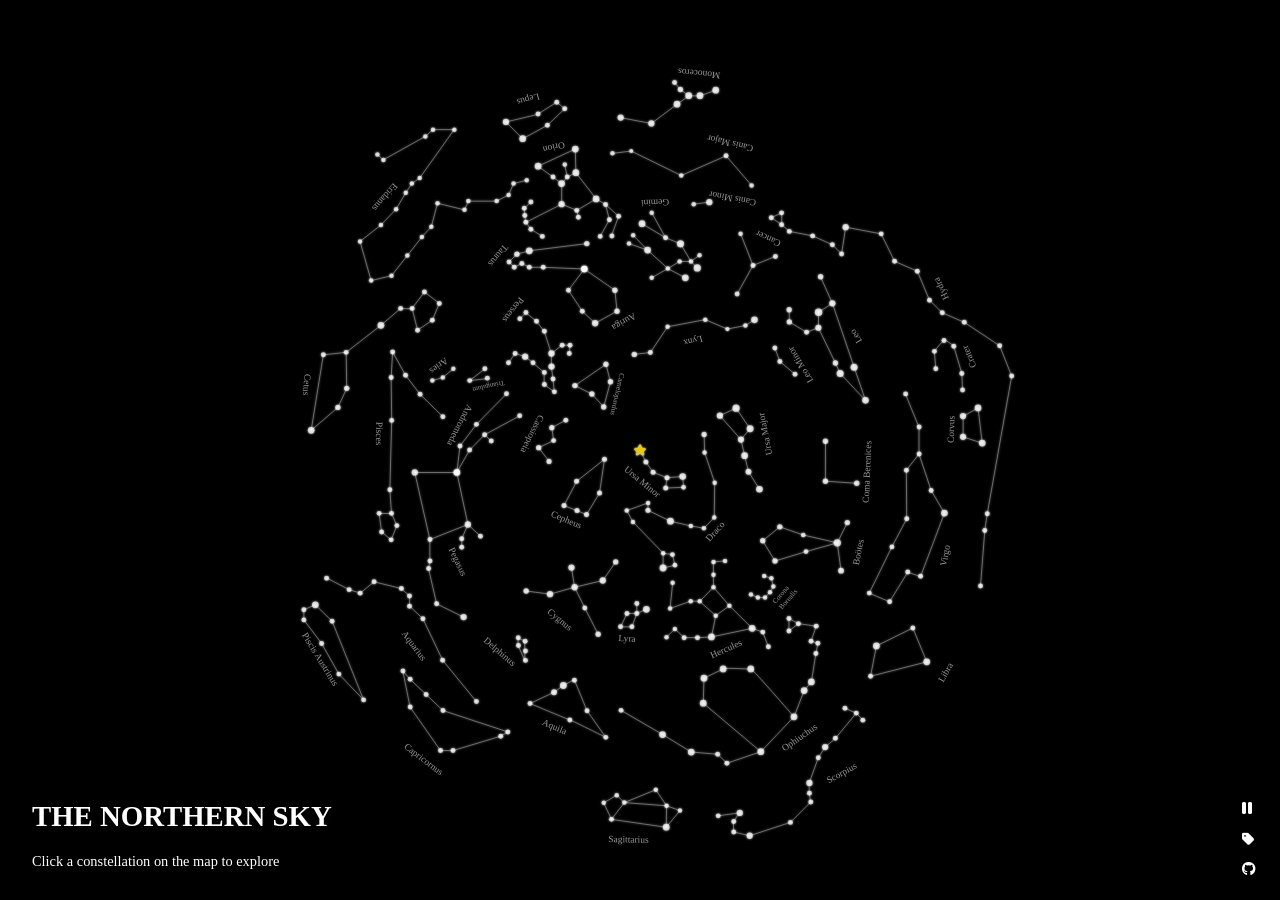
==== starmap.html @ e788012c "Northern Hemisphere" ====
<!DOCTYPE html>
<html>
    <head>
        <title>CONSTELLATIONS OF THE NORTHERN NIGHT SKY</title>
    
    <link rel="stylesheet" href="https://cdnjs.cloudflare.com/ajax/libs/font-awesome/6.5.1/css/all.min.css"> 
    <style>
    body {
      background: transparent;
      display: flex;
      flex-direction: row;
      justify-content: center;
      align-items: center;
      min-height: 100vh;
      margin: 0;
    }

    #map-container {
      position: fixed;
      top: 0; 
      left: 0;
      width: 100%;
      height: 100%;
      z-index: 2;
    }

    circle {
      fill: white;
      filter: drop-shadow(0 0 2px white);
    }

    polyline, path, line, polygon {
      stroke: white;
      filter:drop-shadow(0 0 2px white);
    }

    #polaris {
      fill: rgb(236, 200, 0);
      filter: drop-shadow(0 0 2px white);
    }

    #constellations > g {
      cursor: pointer;
      pointer-events: visible;
    }
    
    /*normal state*/
    #constellations > g circle{
      fill-opacity: 0.7;
      transition: fill-opacity 0.3s;
    }

    #constellations > g polyline, 
    #constellations > g path,
    #constellations > g line,
    #constellations > g polygon{
      stroke-opacity: 0.4;
      transition: stroke-opacity 0.3s, stroke 0.3s;
    }


    /*onhover*/
    #constellations > g:hover circle{
      fill: gold;
    }

    #constellations > g:hover polyline, 
    #constellations > g:hover path,
    #constellations > g:hover line,
    #constellations > g:hover polygon{
      stroke: gold;
    }

  /*when selected*/
    #constellations > g.active circle{
      fill: gold !important;
      fill-opacity: 1;
    }

    #constellations > g.active polyline, 
    #constellations > g.active path,
    #constellations > g.active line,
    #constellations > g.active polygon{
      stroke: gold !important;
      stroke-opacity: 1;
    }

    text {
      fill: rgba(255, 255, 255, 0.6);
    }

    #spin-wrapper {
      width: 100%;
      height: 100%;
      transform-origin: 50% 50%;
      animation: spin 420s linear infinite;
    }

    #spin-wrapper svg {
      width: 100%;
      height: 100%;
      transform-origin: 50% 50%;
      transition: transform 0.6s ease;
    }

    @keyframes spin {
    from { transform: rotate(0deg); }
    to   { transform: rotate(-360deg); }
    }

    #main {
      transition: margin-left .5s;
      padding: 16px;
      z-index: 1;
    }
    
    
    #description {
      position: fixed;
      width: 600px;
      bottom: 0; 
      left: 0; 
      right: 0;
      z-index: 10;
      padding: 1rem 2rem;
      pointer-events: none;
      color: white;

    }

    #title-name {
      font-family: 'Operetta 18 Medium', serif;
      font-size: 1.8rem;
      font-weight: bold;
      text-transform: uppercase;
      text-shadow: 0 2px 20px rgb(9, 9, 9);
    }
    
    #info{
      font-family: 'Bookman Old Style', serif;
      font-size: 0.9rem;
      width: 600px;
      background-color: rgba(0, 0, 0, 0.2);
    }

    #background{
      position: fixed;
      top: 0;
      left: 0;
      z-index: -1;
    }

    #settings{
      position: fixed;
      display: flex;
      flex-direction: column;
      bottom: 0; 
      right: 0;
      padding: 1rem 1rem;
      z-index: 11;
    }

    #play-button{
      border: none;
      color: white;
      padding: 0.5rem 0.5rem;
      font-size: 16px;
      cursor: pointer;
    }

    #label-button {
      border: none;
      color: white;
      padding: 0.5rem 0.5rem;
      font-size: 14px;
      cursor: pointer;
    }

    /* when labels are hidden */
    .hide-labels text {
      display: none;
    }

    #github-button{
      border: none;
      color: white;
      padding: 0.5rem 0.5rem;
      font-size: 14px;
      cursor: pointer;
    }

    </style>
    </head>

    <body>
      
      <canvas id="background"></canvas>

      <div id="main">
        <div id="map-container">
          <div id="spin-wrapper"></div>
        </div>
      </div>
      
      <div id="description">
          <h1 id="title-name">THE NORTHERN SKY</h1>
          <p id="info">Click a constellation on the map to explore</p>
      </div>

      <div id="settings">
          <i id="play-button" class="fa-solid fa-pause"></i>
          <i id="label-button" class="fa-solid fa-tag"></i>
          <i id="github-button" class="fa-brands fa-github"></i>
      </div>
        
        <script>
          async function loadMap() {
            let response = await fetch('northStarMap_labeled.svg');
            let svgCode = await response.text();
            document.getElementById('spin-wrapper').innerHTML = svgCode;
            
            const svg = document.querySelector('svg');
            let selected; //chosen clicked constellation
            svg.addEventListener("click", nameConstellation);
            

            function nameConstellation(e) {
              const constellation = e.target.closest('#constellations > g'); //grab the id of the direct child of the constellations
              if (constellation) {
                selected = constellation;
                name = constellation.id
                document.getElementById("title-name").innerHTML = selected.id;
                loadWiki(name);
              } else {
                selected = null;
                document.getElementById("title-name").innerHTML = 'THE NORTHERN SKY';
                document.getElementById("info").innerHTML = 'Click a constellation on the map to explore';
              }
            }
            
            function trackConstellation(){
              //console.clear();
              if(selected){
                const box = selected.getBBox();
                const pad = 100;
                svg.setAttribute('viewBox', `${box.x-pad} ${box.y-pad} ${box.width + pad*2} ${box.height+ pad*2}`);
              } else{
                svg.setAttribute('viewBox', '0 0 2000 2000') //zoom back out
              }

              requestAnimationFrame(trackConstellation);
            }

            //unhighlight everything then highlight selected constellation in gold
            document.querySelectorAll('#constellations > g').forEach(function(g){
              g.addEventListener('click', function(){
                document.querySelectorAll('#constellations > g').forEach(el => el.classList.remove('active'));
                this.classList.add('active');
              })
            })

            //use opensearch api to scrape and return wikipedia data
            async function loadWiki(name) {
                const search = name.replace(/_/g, ' ') + ' constellation';
                
                const searchRes = await fetch(`https://en.wikipedia.org/w/api.php?action=opensearch&search=${encodeURIComponent(search)}&limit=1&format=json&origin=*`);
                const searchData = await searchRes.json();
                const title = searchData[1][0];

                if (title) {
                    const res = await fetch(`https://en.wikipedia.org/api/rest_v1/page/summary/${encodeURIComponent(title)}`);
                    const data = await res.json();
                    document.getElementById("info").innerText = data.extract || 'No info found';
                } else {
                    document.getElementById("info").innerText = 'No info found';
                }
            }

            const canvas = document.getElementById('background');
            canvas.width = window.innerWidth;
            canvas.height = window.innerHeight;
            const ctx = canvas.getContext('2d');  //sets to draw on canva 2d
            ctx.fillStyle = 'black';       //BACKGROUND COLOR
            ctx.fillRect(0, 0, canvas.width, canvas.height);



            fetch('hyg_v42.csv')
            .then(r => r.text())
            .then(csv => {
              const rows = csv.split('\n').map(row => row.split(','));   //split into rows and columns

              const rightAscension = 7; // x coord
              const declination = 8; //y-coord
              const mag = 13; //brightness
              const ci = 16; // color
              
              const xCoords = rows.slice(1).map(row => (Number(row[rightAscension]) / 24) * canvas.width);
              const yCoords = rows.slice(1).map(row => canvas.height - ((Number(row[declination]) + 90) / 180) * canvas.height);
              const radius = rows.slice(1).map(row => Math.max(0.4, (5.5 - Number(row[mag])) * 0.35));
              const starColor = rows.slice(1).map(row =>(Number(row[ci])));


              for(let i = 0; i < xCoords.length; i++) {
                if(isNaN(xCoords[i]) || isNaN(yCoords[i]) || isNaN(radius[i])) continue; //filter out null cells
                if(radius[i] <= 0) continue; //filter out no radius

                const magValue = Number(rows[i + 1][mag]); //gets the magnitude/brightness
                if (magValue > 5.5 || magValue < -5) continue; // set brightness threshold, too many stars

                if (isNaN(starColor[i])) {
                  ctx.fillStyle = 'rgb(220, 235, 255)';  //bluish white NaN defaule
                } else if (starColor[i] < 0.0) {
                  ctx.fillStyle = 'rgb(180, 210, 255)';  //blue
                } else if (starColor[i] < 0.3) {
                  ctx.fillStyle = 'rgb(220, 235, 255)';  //bluish white
                } else if (starColor[i] < 0.6) {
                  ctx.fillStyle = 'rgb(255, 255, 255)';   //white
                } else if (starColor[i] < 1.0) {
                  ctx.fillStyle = 'rgb(255, 245, 180)';  // ivory (yellowish white)
                } else if (starColor[i] < 1.4) {
                  ctx.fillStyle = 'rgb(255, 200, 100)';  //orange
                } else {
                  ctx.fillStyle = 'rgb(255, 150, 80)';  //reddish
                }

       
                ctx.beginPath();
                ctx.arc(xCoords[i], yCoords[i], radius[i], 0, Math.PI * 2); //draw the stars
                ctx.fill();
              }

            });

            //SETTINGS
            const playback = document.getElementById('play-button');
            const spinWrapper = document.getElementById('spin-wrapper');
            const labelButton = document.getElementById('label-button');
            const labelsGroup = document.getElementById('Labels');

            let mapRotating = true;
            let labelsVisible = true;

            playback.addEventListener('click', () => {
              if (mapRotating) {
                spinWrapper.style.animationPlayState = 'paused';   //map rotates begin with ,when clicked gets paused
                playback.classList.remove('fa-pause');  //change icon to play
                playback.classList.add('fa-play');
                mapRotating = false               //the map is now not rotating
              } else {           
                spinWrapper.style.animationPlayState = 'running';  //maps is paused
                playback.classList.remove('fa-play')
                playback.classList.add('fa-pause');  // change icon to pause
                mapRotating = true
              }
            });

            labelButton.addEventListener('click', () => {
              if (labelsVisible) {
                labelsGroup.style.display = 'none';
                labelButton.style.opacity = '0.3';
                labelsVisible = false;
              } else {
                labelsGroup.style.display = '';
                labelButton.style.opacity = '1';
                labelsVisible = true;
              }
            });


            trackConstellation();
            
          }
          
          loadMap();
          
          </script>
    </body>
</html>
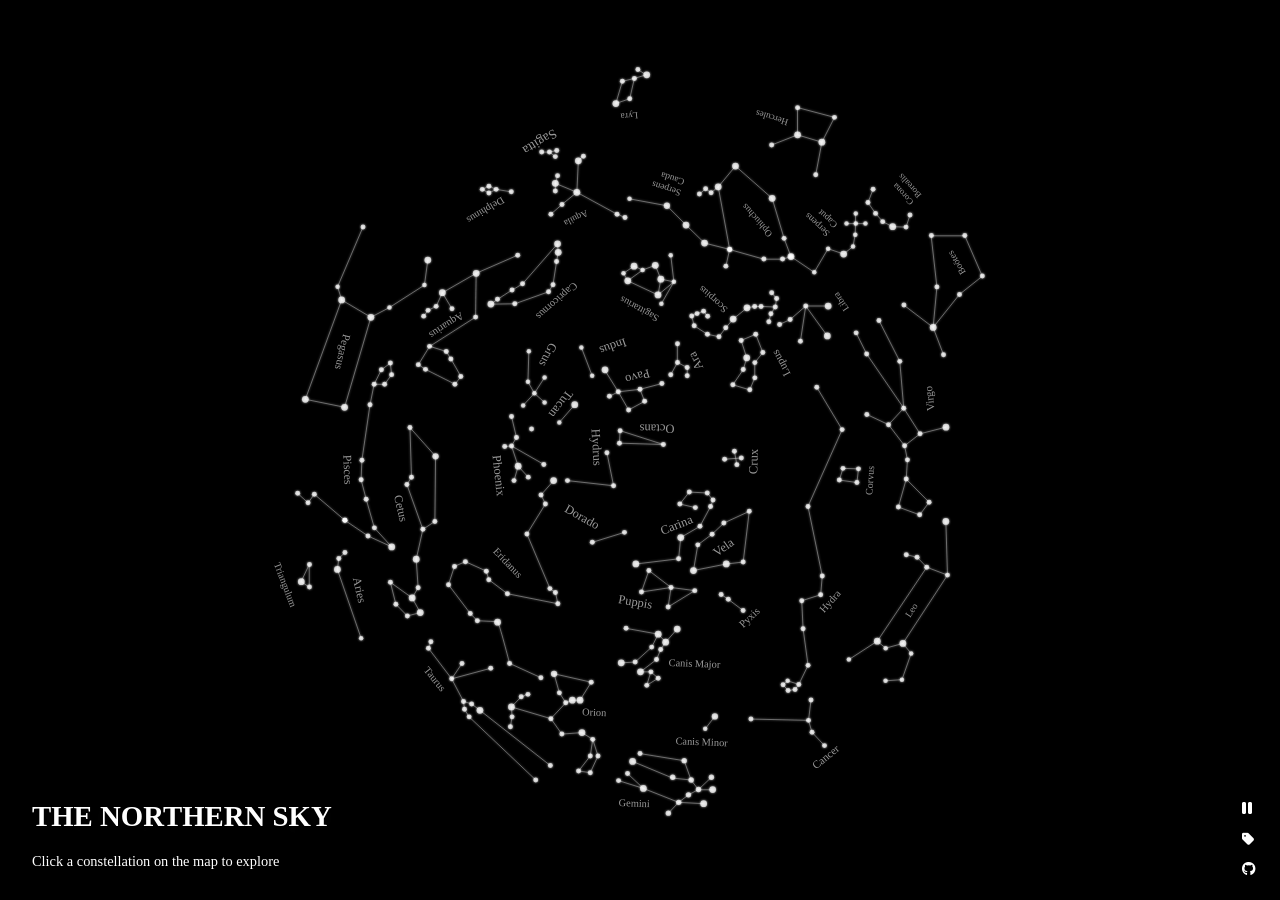
==== commit 1d60e44c: "Southern Hemisphere" ====
--- a/starmap.html
+++ b/starmap.html
@@ -22,6 +22,7 @@
       width: 100%;
       height: 100%;
       z-index: 2;
+      overflow: visible;
     }
 
     circle {
@@ -94,6 +95,7 @@
       height: 100%;
       transform-origin: 50% 50%;
       animation: spin 420s linear infinite;
+      overflow: visible;
     }
 
     #spin-wrapper svg {
@@ -101,6 +103,7 @@
       height: 100%;
       transform-origin: 50% 50%;
       transition: transform 0.6s ease;
+      overflow: visible;
     }
 
     @keyframes spin {
@@ -210,12 +213,12 @@
       <div id="settings">
           <i id="play-button" class="fa-solid fa-pause"></i>
           <i id="label-button" class="fa-solid fa-tag"></i>
-          <i id="github-button" class="fa-brands fa-github"></i>
-      </div>
+          <i id="github-button" class="fa-brands fa-github" onclick="window.open('https://www.youtube.com/watch?v=dQw4w9WgXcQ', '_blank')"></i>
+      </div>https
         
         <script>
           async function loadMap() {
-            let response = await fetch('northStarMap_labeled.svg');
+            let response = await fetch('southStarMap.svg');
             let svgCode = await response.text();
             document.getElementById('spin-wrapper').innerHTML = svgCode;
             
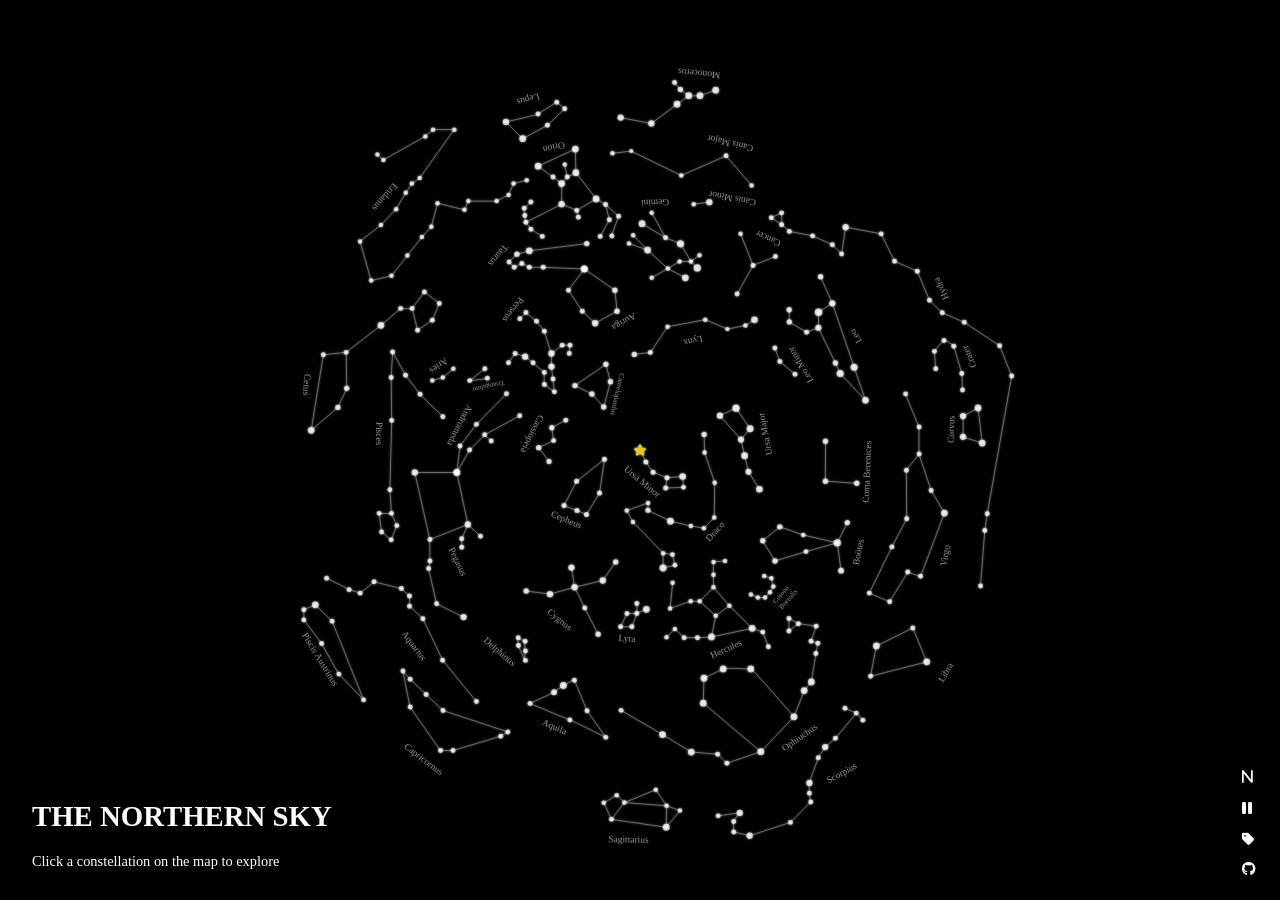
==== commit 398dfa32: "map transition" ====
--- a/starmap.html
+++ b/starmap.html
@@ -1,7 +1,8 @@
 <!DOCTYPE html>
 <html>
     <head>
-        <title>CONSTELLATIONS OF THE NORTHERN NIGHT SKY</title>
+    <title>CONSTELLATIONS OF THE NORTHERN NIGHT SKY</title>
+    <meta name="viewport" content="width=device-width, initial-scale=1.0">
     
     <link rel="stylesheet" href="https://cdnjs.cloudflare.com/ajax/libs/font-awesome/6.5.1/css/all.min.css"> 
     <style>
@@ -163,6 +164,14 @@
       z-index: 11;
     }
 
+    #map-button {
+      border: none;
+      color: white;
+      padding: 0.5rem 0.5rem;
+      font-size: 14px;
+      cursor: pointer;
+    }
+
     #play-button{
       border: none;
       color: white;
@@ -178,6 +187,7 @@
       font-size: 14px;
       cursor: pointer;
     }
+
 
     /* when labels are hidden */
     .hide-labels text {
@@ -211,22 +221,110 @@
       </div>
 
       <div id="settings">
-          <i id="play-button" class="fa-solid fa-pause"></i>
-          <i id="label-button" class="fa-solid fa-tag"></i>
-          <i id="github-button" class="fa-brands fa-github" onclick="window.open('https://www.youtube.com/watch?v=dQw4w9WgXcQ', '_blank')"></i>
-      </div>https
+          <i id=map-button class="fa-solid fa-n" title="Switch Maps"></i>
+          <i id="play-button" class="fa-solid fa-pause" title="Playback"></i>
+          <i id="label-button" class="fa-solid fa-tag" title="Toggle Labels"></i>
+          <i id="github-button" class="fa-brands fa-github" title="Github" onclick="window.open('https://www.youtube.com/watch?v=dQw4w9WgXcQ', '_blank')"></i>
+      </div>
         
         <script>
           async function loadMap() {
-            let response = await fetch('southStarMap.svg');
-            let svgCode = await response.text();
-            document.getElementById('spin-wrapper').innerHTML = svgCode;
+           
+            let maps = {
+              north: 'northStarMap.svg',
+              south: 'southStarMap.svg'
+            };
+
+            let currentMap = maps.north;
+            let northMap = true;   //default on Northern Sky
+
+            async function renderMap(file) {
+              let response = await fetch(currentMap);
+              let svgCode = await response.text();
+              document.getElementById('spin-wrapper').innerHTML = svgCode;
+
+              loadSVG(); // rebind the interactionss
+            }
+
+            function loadSVG() {
+              const svg = document.querySelector('#spin-wrapper svg');
+              if(!svg) return;
+
+              svg.addEventListener("click", nameConstellation);
+
+              //unhighlight everything then highlight selected constellation in gold
+              document.querySelectorAll('#constellations > g').forEach(function(g){
+                g.addEventListener('click', function(){
+                  document.querySelectorAll('#constellations > g').forEach(el => el.classList.remove('active'));
+                  this.classList.add('active');
+                })
+              })
+            }
+
+            //first load
+            await renderMap(currentMap);
+
+            const mapToggle = document.getElementById('map-button')
+
+            mapToggle.addEventListener("click", async function(){
+              selected = null;
+              document.getElementById("info").innerHTML = 'Click a constellation on the map to explore';
+
+
+              if(northMap) {
+                //switch northStarMap to southStarMap.svg
+                currentMap = maps.south
+                northMap = false;
+                //title to Southern Sky
+                document.getElementById("title-name").innerHTML = 'THE SOUTHERN SKY';
+
+                mapToggle.classList.remove('fa-n')
+                mapToggle.classList.add('fa-s')
+
+              } else {
+                currentMap = maps.north
+                northMap = true;
+                //title to Northern Sky
+                document.getElementById("title-name").innerHTML = 'THE NORTHERN SKY';
+                
+                mapToggle.classList.remove('fa-s')
+                mapToggle.classList.add('fa-n')
+
+              }
+              //reload on toggle
+              fadeTransition();
+
+            })
+
+            //fade between sky load
+            function fadeTransition(){
+              const targets = [...document.querySelectorAll('#constellations > g'), document.getElementById('Labels')].filter(Boolean);
+              targets.forEach(g => {
+                g.style.transition = `opacity ${0.3 + Math.random() * 0.5}s`;
+                g.style.transitionDelay = `${Math.random() * 0.8}s`;
+                g.style.opacity = '0';
+              });
+
+              setTimeout(async () => {
+                await renderMap(currentMap);
+                const newTargets = [...document.querySelectorAll('#constellations > g'), document.getElementById('Labels')].filter(Boolean);
+                newTargets.forEach(g => {
+                  g.style.transition = 'none';
+                  g.style.opacity = '0';
+                });
+                requestAnimationFrame(() => {
+                  newTargets.forEach(g => {
+                    g.style.transition = `opacity ${0.3 + Math.random() * 0.5}s`;
+                    g.style.transitionDelay = `${Math.random() * 0.8}s`;
+                    g.style.opacity = '1';
+                  });
+                });
+              }, 1200);
+            }
+          
+
+            let selected; //chosen clicked constellation
             
-            const svg = document.querySelector('svg');
-            let selected; //chosen clicked constellation
-            svg.addEventListener("click", nameConstellation);
-            
-
             function nameConstellation(e) {
               const constellation = e.target.closest('#constellations > g'); //grab the id of the direct child of the constellations
               if (constellation) {
@@ -236,12 +334,18 @@
                 loadWiki(name);
               } else {
                 selected = null;
-                document.getElementById("title-name").innerHTML = 'THE NORTHERN SKY';
+                document.getElementById("title-name").innerHTML = northMap ? 'THE NORTHERN SKY' : 'THE SOUTHERN SKY';  //shortcut na if-else
                 document.getElementById("info").innerHTML = 'Click a constellation on the map to explore';
               }
             }
             
             function trackConstellation(){
+
+            const svg = document.querySelector('#spin-wrapper svg');
+              if (!svg) {
+                requestAnimationFrame(trackConstellation);
+                return;
+              }
               //console.clear();
               if(selected){
                 const box = selected.getBBox();
@@ -254,13 +358,7 @@
               requestAnimationFrame(trackConstellation);
             }
 
-            //unhighlight everything then highlight selected constellation in gold
-            document.querySelectorAll('#constellations > g').forEach(function(g){
-              g.addEventListener('click', function(){
-                document.querySelectorAll('#constellations > g').forEach(el => el.classList.remove('active'));
-                this.classList.add('active');
-              })
-            })
+
 
             //use opensearch api to scrape and return wikipedia data
             async function loadWiki(name) {
@@ -339,12 +437,15 @@
             const playback = document.getElementById('play-button');
             const spinWrapper = document.getElementById('spin-wrapper');
             const labelButton = document.getElementById('label-button');
-            const labelsGroup = document.getElementById('Labels');
+            let labelsGroup;
 
             let mapRotating = true;
             let labelsVisible = true;
 
             playback.addEventListener('click', () => {
+              labelsGroup = document.getElementById('Labels');
+              if (!labelsGroup) return;
+
               if (mapRotating) {
                 spinWrapper.style.animationPlayState = 'paused';   //map rotates begin with ,when clicked gets paused
                 playback.classList.remove('fa-pause');  //change icon to play
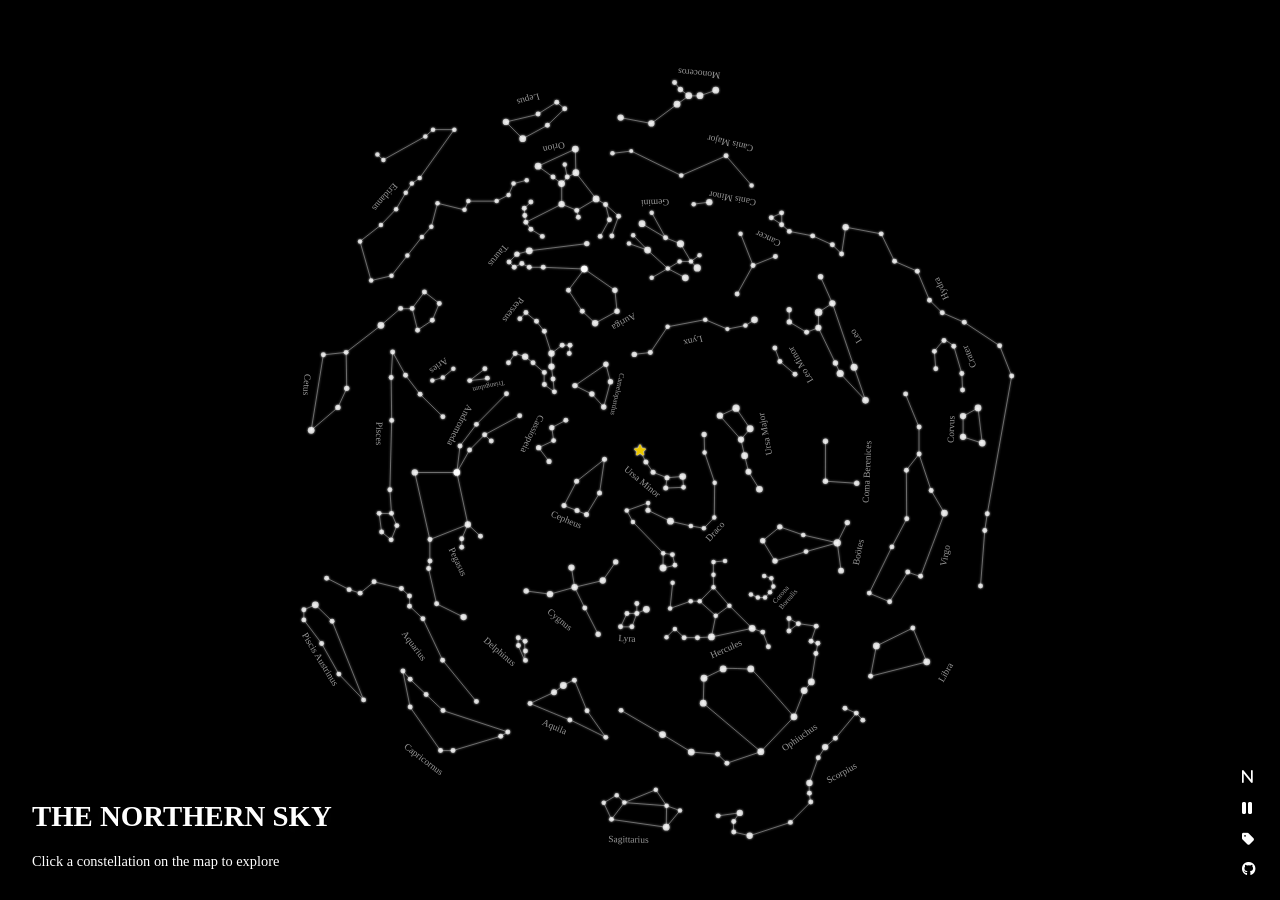
==== commit 79721d64: "Responsive Design" ====
--- a/starmap.html
+++ b/starmap.html
@@ -121,7 +121,8 @@
     
     #description {
       position: fixed;
-      width: 600px;
+      width: 100%;
+      max-width: 600px;
       bottom: 0; 
       left: 0; 
       right: 0;
@@ -143,7 +144,8 @@
     #info{
       font-family: 'Bookman Old Style', serif;
       font-size: 0.9rem;
-      width: 600px;
+      width: 100%;
+      max-width: 600px;
       background-color: rgba(0, 0, 0, 0.2);
     }
 
@@ -188,7 +190,6 @@
       cursor: pointer;
     }
 
-
     /* when labels are hidden */
     .hide-labels text {
       display: none;
@@ -202,6 +203,40 @@
       cursor: pointer;
     }
 
+    /*MOBILE*/
+    @media (max-width: 768px) {
+
+    #description {
+      padding: 0.75rem 1rem;
+      max-width: 100%;
+      box-sizing: border-box;
+    }
+
+    #title-name {
+      font-size: clamp(2.0rem, 5vw, 1.8rem);
+    }
+
+    #info {
+      font-size: 0.8rem;
+    }
+
+    #settings {
+      top: 50%;
+      transform: translateY(-50%);
+      bottom: auto;
+      padding: 0.5rem;
+      gap: 0.5rem;
+    }
+
+    #map-button,
+    #play-button,
+    #label-button,
+    #github-button {
+      font-size: 18px;
+      padding: 0.75rem 0.5rem;
+    }
+
+  }
     </style>
     </head>
 
@@ -329,33 +364,34 @@
               const constellation = e.target.closest('#constellations > g'); //grab the id of the direct child of the constellations
               if (constellation) {
                 selected = constellation;
+                cancelAnimationFrame(trackFrame);
+                trackConstellation();
                 name = constellation.id
                 document.getElementById("title-name").innerHTML = selected.id;
                 loadWiki(name);
               } else {
                 selected = null;
+                cancelAnimationFrame(trackFrame);
+                const svg = document.querySelector('#spin-wrapper svg');
+                if (svg) svg.setAttribute('viewBox', '0 0 2000 2000');
                 document.getElementById("title-name").innerHTML = northMap ? 'THE NORTHERN SKY' : 'THE SOUTHERN SKY';  //shortcut na if-else
                 document.getElementById("info").innerHTML = 'Click a constellation on the map to explore';
               }
             }
             
+            let trackFrame;
+            
             function trackConstellation(){
-
-            const svg = document.querySelector('#spin-wrapper svg');
-              if (!svg) {
-                requestAnimationFrame(trackConstellation);
-                return;
-              }
+              const svg = document.querySelector('#spin-wrapper svg');
+              if (!svg) return;
               //console.clear();
               if(selected){
                 const box = selected.getBBox();
                 const pad = 100;
                 svg.setAttribute('viewBox', `${box.x-pad} ${box.y-pad} ${box.width + pad*2} ${box.height+ pad*2}`);
-              } else{
-                svg.setAttribute('viewBox', '0 0 2000 2000') //zoom back out
+
+                trackFrame=requestAnimationFrame(trackConstellation);
               }
-
-              requestAnimationFrame(trackConstellation);
             }
 
 
@@ -378,59 +414,68 @@
             }
 
             const canvas = document.getElementById('background');
+            const ctx = canvas.getContext('2d');  //sets to draw on canva 2d
             canvas.width = window.innerWidth;
             canvas.height = window.innerHeight;
-            const ctx = canvas.getContext('2d');  //sets to draw on canva 2d
-            ctx.fillStyle = 'black';       //BACKGROUND COLOR
-            ctx.fillRect(0, 0, canvas.width, canvas.height);
-
-
-
+            
             fetch('hyg_v42.csv')
             .then(r => r.text())
             .then(csv => {
               const rows = csv.split('\n').map(row => row.split(','));   //split into rows and columns
-
+              
               const rightAscension = 7; // x coord
               const declination = 8; //y-coord
               const mag = 13; //brightness
               const ci = 16; // color
               
-              const xCoords = rows.slice(1).map(row => (Number(row[rightAscension]) / 24) * canvas.width);
-              const yCoords = rows.slice(1).map(row => canvas.height - ((Number(row[declination]) + 90) / 180) * canvas.height);
+              const xCoords = rows.slice(1).map(row => (Number(row[rightAscension]) / 24));
+              const yCoords = rows.slice(1).map(row => 1 - ((Number(row[declination]) + 90) / 180));
               const radius = rows.slice(1).map(row => Math.max(0.4, (5.5 - Number(row[mag])) * 0.35));
               const starColor = rows.slice(1).map(row =>(Number(row[ci])));
-
-
-              for(let i = 0; i < xCoords.length; i++) {
-                if(isNaN(xCoords[i]) || isNaN(yCoords[i]) || isNaN(radius[i])) continue; //filter out null cells
-                if(radius[i] <= 0) continue; //filter out no radius
-
-                const magValue = Number(rows[i + 1][mag]); //gets the magnitude/brightness
-                if (magValue > 5.5 || magValue < -5) continue; // set brightness threshold, too many stars
-
-                if (isNaN(starColor[i])) {
-                  ctx.fillStyle = 'rgb(220, 235, 255)';  //bluish white NaN defaule
-                } else if (starColor[i] < 0.0) {
-                  ctx.fillStyle = 'rgb(180, 210, 255)';  //blue
-                } else if (starColor[i] < 0.3) {
-                  ctx.fillStyle = 'rgb(220, 235, 255)';  //bluish white
-                } else if (starColor[i] < 0.6) {
-                  ctx.fillStyle = 'rgb(255, 255, 255)';   //white
-                } else if (starColor[i] < 1.0) {
-                  ctx.fillStyle = 'rgb(255, 245, 180)';  // ivory (yellowish white)
-                } else if (starColor[i] < 1.4) {
-                  ctx.fillStyle = 'rgb(255, 200, 100)';  //orange
-                } else {
-                  ctx.fillStyle = 'rgb(255, 150, 80)';  //reddish
+              
+              function drawStars(){
+              ctx.fillStyle = 'black';       //BACKGROUND COLOR
+              ctx.fillRect(0, 0, canvas.width, canvas.height);
+                for(let i = 0; i < xCoords.length; i++) {
+                  if(isNaN(xCoords[i]) || isNaN(yCoords[i]) || isNaN(radius[i])) continue; //filter out null cells
+                  if(radius[i] <= 0) continue; //filter out no radius
+  
+                  const magValue = Number(rows[i + 1][mag]); //gets the magnitude/brightness
+                  if (magValue > 5.5 || magValue < -5) continue; // set brightness threshold, too many stars
+  
+                  if (isNaN(starColor[i])) {
+                    ctx.fillStyle = 'rgb(220, 235, 255)';  //bluish white NaN defaule
+                  } else if (starColor[i] < 0.0) {
+                    ctx.fillStyle = 'rgb(180, 210, 255)';  //blue
+                  } else if (starColor[i] < 0.3) {
+                    ctx.fillStyle = 'rgb(220, 235, 255)';  //bluish white
+                  } else if (starColor[i] < 0.6) {
+                    ctx.fillStyle = 'rgb(255, 255, 255)';   //white
+                  } else if (starColor[i] < 1.0) {
+                    ctx.fillStyle = 'rgb(255, 245, 180)';  // ivory (yellowish white)
+                  } else if (starColor[i] < 1.4) {
+                    ctx.fillStyle = 'rgb(255, 200, 100)';  //orange
+                  } else {
+                    ctx.fillStyle = 'rgb(255, 150, 80)';  //reddish
+                  }
+  
+                  const x = xCoords[i] * canvas.width;
+                  const y = yCoords[i] * canvas.height;
+         
+                  ctx.beginPath();
+                  ctx.arc(x, y, radius[i], 0, Math.PI * 2); //draw the stars
+                  ctx.fill();
                 }
-
-       
-                ctx.beginPath();
-                ctx.arc(xCoords[i], yCoords[i], radius[i], 0, Math.PI * 2); //draw the stars
-                ctx.fill();
-              }
-
+            }
+  
+              drawStars();
+
+            window.addEventListener('resize', () => {
+              canvas.width = window.innerWidth;
+              canvas.height = window.innerHeight;
+              drawStars();
+            });
+              
             });
 
             //SETTINGS
@@ -443,9 +488,6 @@
             let labelsVisible = true;
 
             playback.addEventListener('click', () => {
-              labelsGroup = document.getElementById('Labels');
-              if (!labelsGroup) return;
-
               if (mapRotating) {
                 spinWrapper.style.animationPlayState = 'paused';   //map rotates begin with ,when clicked gets paused
                 playback.classList.remove('fa-pause');  //change icon to play
@@ -458,8 +500,12 @@
                 mapRotating = true
               }
             });
-
+            
             labelButton.addEventListener('click', () => {
+              labelsGroup = document.getElementById('Labels');
+              
+              if (!labelsGroup) return;
+
               if (labelsVisible) {
                 labelsGroup.style.display = 'none';
                 labelButton.style.opacity = '0.3';
